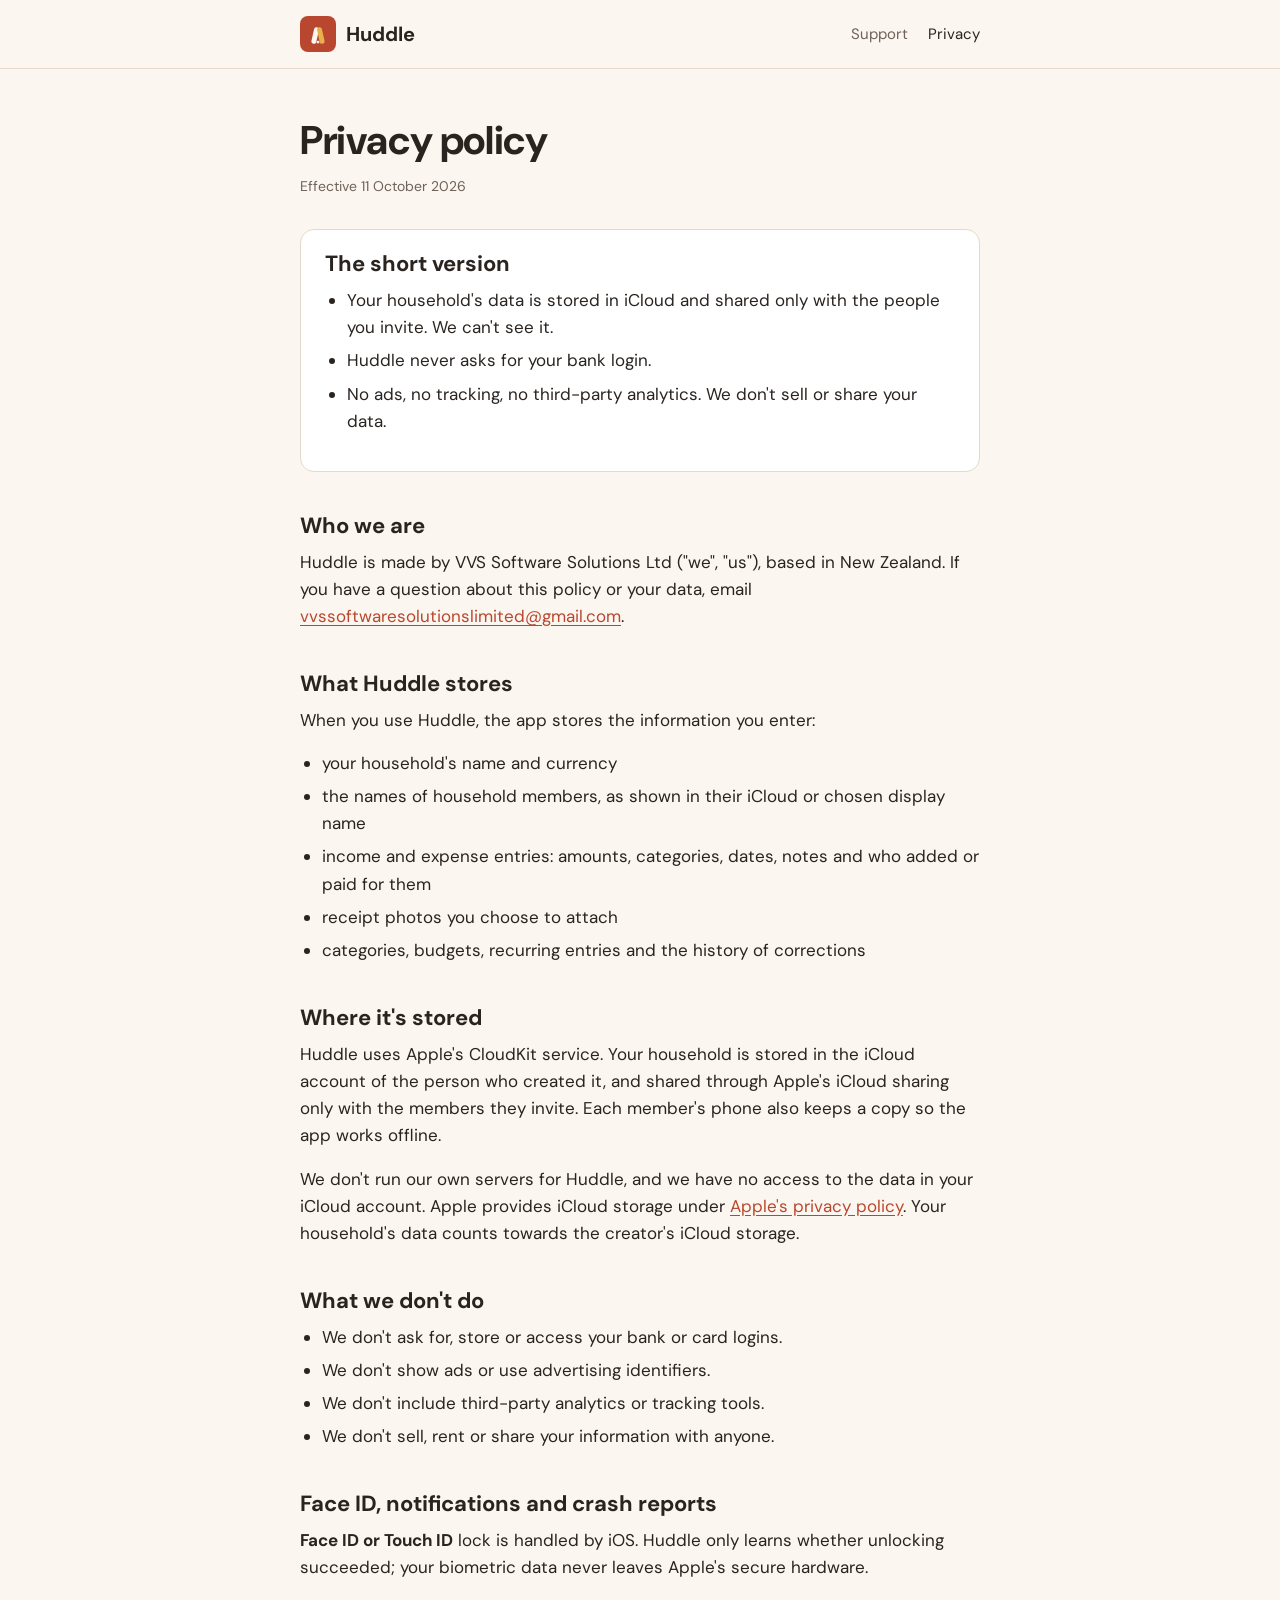
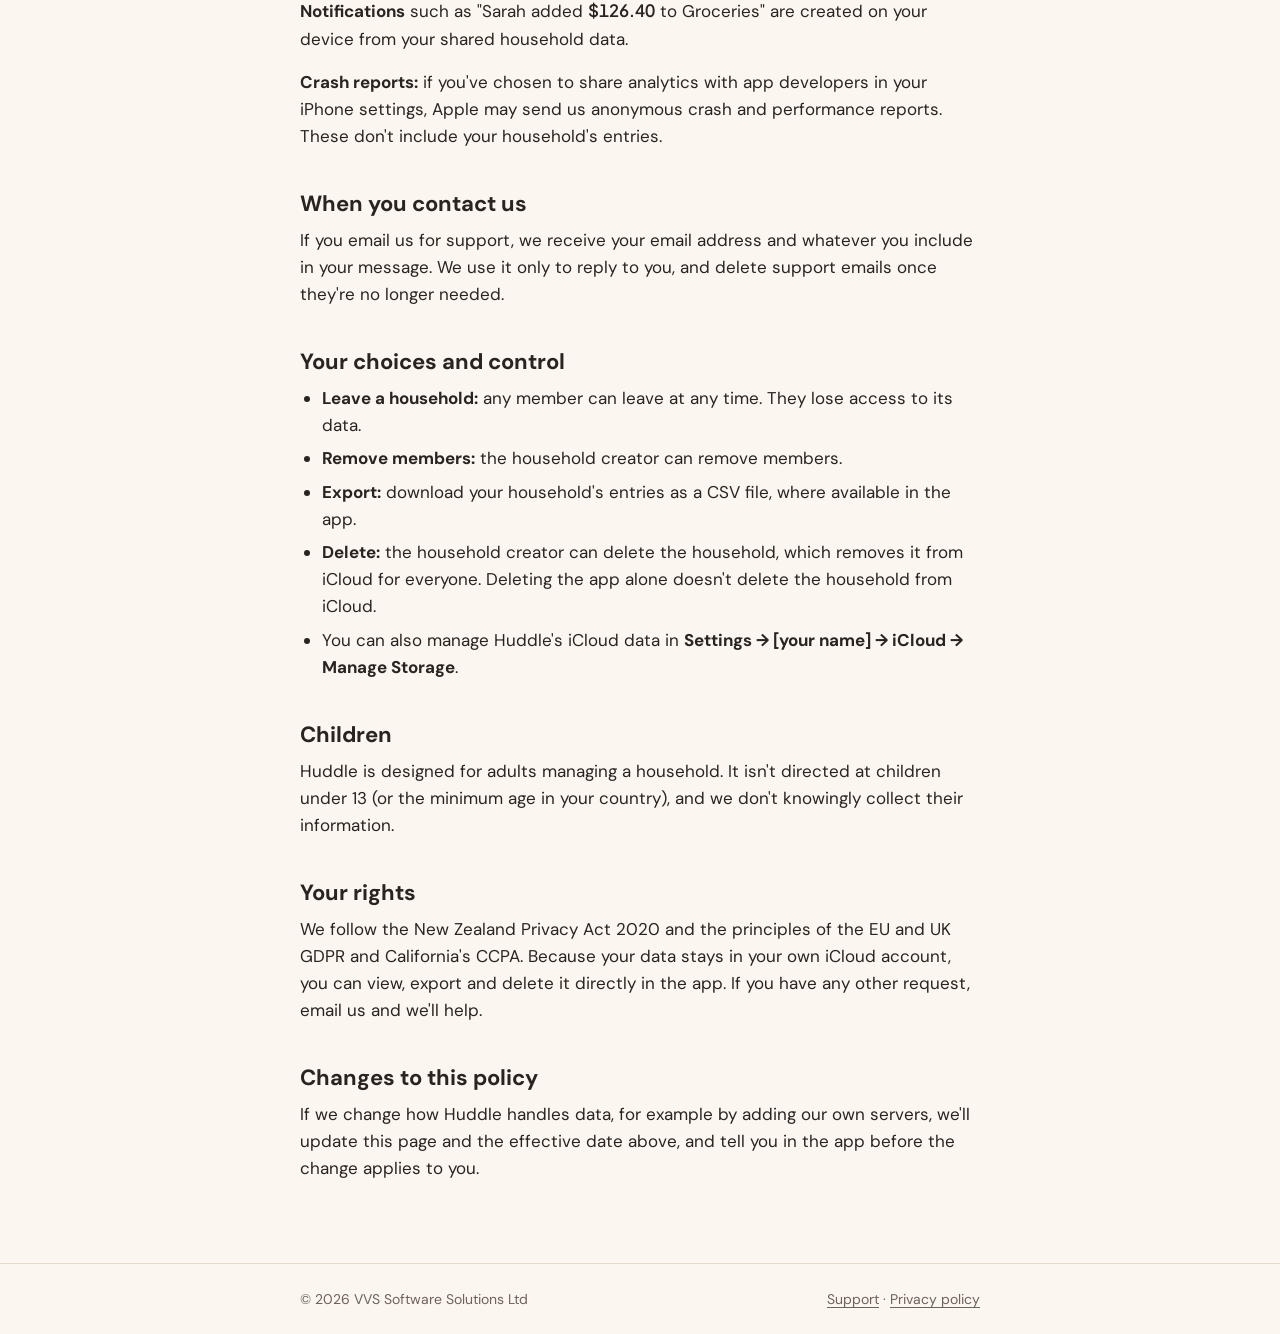
==== privacy.html @ 57ca1936 "Add Huddle website: landing, support and privacy pages Co-Authored-By: Claude Opus 5.5 <noreply@anth" ====
<!doctype html>
<html lang="en">
<head>
<meta charset="utf-8">
<meta name="viewport" content="width=device-width, initial-scale=1">
<title>Privacy Policy — Huddle</title>
<meta name="description" content="How Huddle handles your household's data: stored in iCloud, shared only with people you invite, no bank logins, no tracking.">
<link rel="icon" href="icon.svg" type="image/svg+xml">
<link rel="preconnect" href="https://fonts.googleapis.com">
<link rel="preconnect" href="https://fonts.gstatic.com" crossorigin>
<link rel="stylesheet" href="https://fonts.googleapis.com/css2?family=DM+Sans:opsz,wght@9..40,400;9..40,600;9..40,700&family=Plus+Jakarta+Sans:wght@600;700&display=swap">
<link rel="stylesheet" href="style.css">
</head>
<body>
<header class="site-header">
  <div class="wrap">
    <a class="brand" href="index.html"><svg viewBox="0 0 1024 1024" aria-hidden="true"><rect width="1024" height="1024" rx="228" fill="#B9472F"/><rect x="310" y="310" width="140" height="480" rx="70" fill="#FBF6EF" transform="rotate(12.4 380 790)"/><rect x="574" y="310" width="140" height="480" rx="70" fill="#E8B04B" transform="rotate(-12.4 644 790)"/><circle cx="512" cy="742" r="40" fill="#FBF6EF"/></svg>Huddle</a>
    <nav class="site-nav" aria-label="Main">
      <a href="support.html">Support</a>
      <a href="privacy.html" aria-current="page">Privacy</a>
    </nav>
  </div>
</header>

<main>
  <div class="wrap">
    <h1>Privacy policy</h1>
    <p class="meta">Effective 11 October 2026</p>

    <div class="card">
      <h2>The short version</h2>
      <ul>
        <li>Your household's data is stored in iCloud and shared only with the people you invite. We can't see it.</li>
        <li>Huddle never asks for your bank login.</li>
        <li>No ads, no tracking, no third-party analytics. We don't sell or share your data.</li>
      </ul>
    </div>

    <h2>Who we are</h2>
    <p>Huddle is made by VVS Software Solutions Ltd ("we", "us"), based in New Zealand. If you have a question about this policy or your data, email <a href="mailto:vvssoftwaresolutionslimited@gmail.com">vvssoftwaresolutionslimited@gmail.com</a>.</p>

    <h2>What Huddle stores</h2>
    <p>When you use Huddle, the app stores the information you enter:</p>
    <ul>
      <li>your household's name and currency</li>
      <li>the names of household members, as shown in their iCloud or chosen display name</li>
      <li>income and expense entries: amounts, categories, dates, notes and who added or paid for them</li>
      <li>receipt photos you choose to attach</li>
      <li>categories, budgets, recurring entries and the history of corrections</li>
    </ul>

    <h2>Where it's stored</h2>
    <p>Huddle uses Apple's CloudKit service. Your household is stored in the iCloud account of the person who created it, and shared through Apple's iCloud sharing only with the members they invite. Each member's phone also keeps a copy so the app works offline.</p>
    <p>We don't run our own servers for Huddle, and we have no access to the data in your iCloud account. Apple provides iCloud storage under <a href="https://www.apple.com/legal/privacy/">Apple's privacy policy</a>. Your household's data counts towards the creator's iCloud storage.</p>

    <h2>What we don't do</h2>
    <ul>
      <li>We don't ask for, store or access your bank or card logins.</li>
      <li>We don't show ads or use advertising identifiers.</li>
      <li>We don't include third-party analytics or tracking tools.</li>
      <li>We don't sell, rent or share your information with anyone.</li>
    </ul>

    <h2>Face ID, notifications and crash reports</h2>
    <p><strong>Face ID or Touch ID</strong> lock is handled by iOS. Huddle only learns whether unlocking succeeded; your biometric data never leaves Apple's secure hardware.</p>
    <p><strong>Notifications</strong> such as "Sarah added <span class="num">$126.40</span> to Groceries" are created on your device from your shared household data.</p>
    <p><strong>Crash reports:</strong> if you've chosen to share analytics with app developers in your iPhone settings, Apple may send us anonymous crash and performance reports. These don't include your household's entries.</p>

    <h2>When you contact us</h2>
    <p>If you email us for support, we receive your email address and whatever you include in your message. We use it only to reply to you, and delete support emails once they're no longer needed.</p>

    <h2>Your choices and control</h2>
    <ul>
      <li><strong>Leave a household:</strong> any member can leave at any time. They lose access to its data.</li>
      <li><strong>Remove members:</strong> the household creator can remove members.</li>
      <li><strong>Export:</strong> download your household's entries as a CSV file, where available in the app.</li>
      <li><strong>Delete:</strong> the household creator can delete the household, which removes it from iCloud for everyone. Deleting the app alone doesn't delete the household from iCloud.</li>
      <li>You can also manage Huddle's iCloud data in <strong>Settings → [your name] → iCloud → Manage Storage</strong>.</li>
    </ul>

    <h2>Children</h2>
    <p>Huddle is designed for adults managing a household. It isn't directed at children under 13 (or the minimum age in your country), and we don't knowingly collect their information.</p>

    <h2>Your rights</h2>
    <p>We follow the New Zealand Privacy Act 2020 and the principles of the EU and UK GDPR and California's CCPA. Because your data stays in your own iCloud account, you can view, export and delete it directly in the app. If you have any other request, email us and we'll help.</p>

    <h2>Changes to this policy</h2>
    <p>If we change how Huddle handles data, for example by adding our own servers, we'll update this page and the effective date above, and tell you in the app before the change applies to you.</p>
  </div>
</main>

<footer class="site-footer">
  <div class="wrap">
    <span>© 2026 VVS Software Solutions Ltd</span>
    <span><a href="support.html">Support</a> · <a href="privacy.html">Privacy policy</a></span>
  </div>
</footer>
</body>
</html>
---- style.css ----
/* Huddle site — design system v1.1: paper and ink, DM Sans for words, Plus Jakarta Sans for money. */
:root {
  --surface: #FBF6EF;
  --raised: #FFFFFF;
  --sunken: #F2EADF;
  --hairline: #E4D9CB;
  --ink: #2A2420;
  --muted: #6E625A;
  --brand: #B9472F;
  --on-brand: #FFFFFF;
  --accent: #1F5C5B;
  --income: #1F6F5C;
  --text: "DM Sans", -apple-system, "SF Pro Text", system-ui, sans-serif;
  --numbers: "Plus Jakarta Sans", -apple-system, "SF Pro Display", system-ui, sans-serif;
  color-scheme: light;
}
@media (prefers-color-scheme: dark) {
  :root {
    --surface: #1B1714;
    --raised: #26201C;
    --sunken: #14110F;
    --hairline: #3A322C;
    --ink: #F4ECE3;
    --muted: #B7A99C;
    --brand: #E58467;
    --on-brand: #1B1714;
    --accent: #7FBFB2;
    --income: #6FC2A4;
    color-scheme: dark;
  }
}

* { box-sizing: border-box; }
html { -webkit-text-size-adjust: 100%; }
body {
  margin: 0;
  background: var(--surface);
  color: var(--ink);
  font-family: var(--text);
  font-size: 17px;
  line-height: 1.6;
}
a { color: var(--brand); text-underline-offset: 3px; }
a:hover { text-decoration-thickness: 2px; }
a:focus-visible, button:focus-visible { outline: 2px solid var(--accent); outline-offset: 2px; border-radius: 4px; }

.wrap { max-width: 720px; margin: 0 auto; padding-inline: 20px; }

/* Header */
.site-header { border-bottom: 1px solid var(--hairline); }
.site-header .wrap { display: flex; align-items: center; justify-content: space-between; gap: 16px; flex-wrap: wrap; padding-block: 16px; }
.brand { display: flex; align-items: center; gap: 10px; text-decoration: none; color: var(--ink); font-weight: 700; font-size: 20px; }
.brand svg { width: 36px; height: 36px; flex-shrink: 0; }
.site-nav { display: flex; gap: 20px; font-size: 15px; }
.site-nav a { color: var(--muted); text-decoration: none; }
.site-nav a:hover, .site-nav a[aria-current="page"] { color: var(--ink); }

/* Content */
main { padding-block: 48px 64px; }
h1 { font-size: 40px; line-height: 1.15; letter-spacing: -0.01em; margin: 0 0 12px; text-wrap: balance; }
h2 { font-size: 22px; line-height: 1.3; margin: 40px 0 8px; text-wrap: balance; }
h3 { font-size: 18px; line-height: 1.35; margin: 24px 0 4px; }
p, ul, ol { margin: 0 0 16px; }
ul, ol { padding-left: 1.3em; }
li { margin-bottom: 6px; }
.lede { font-size: 20px; color: var(--muted); max-width: 34em; }
.meta { font-size: 14px; color: var(--muted); margin-bottom: 32px; }
.num { font-family: var(--numbers); font-variant-numeric: tabular-nums; font-weight: 600; }

.card { background: var(--raised); border: 1px solid var(--hairline); border-radius: 14px; padding: 20px 24px; margin: 24px 0; }
.card h2, .card h3 { margin-top: 0; }
.card p:last-child { margin-bottom: 0; }

.email { display: inline-flex; align-items: center; gap: 12px; flex-wrap: wrap; }
.email code { font-family: var(--text); font-size: 18px; font-weight: 600; background: var(--sunken); border-radius: 8px; padding: 6px 12px; user-select: all; }

details { border-bottom: 1px solid var(--hairline); padding-block: 14px; }
details:first-of-type { border-top: 1px solid var(--hairline); }
summary { cursor: pointer; font-weight: 600; list-style: none; display: flex; justify-content: space-between; gap: 12px; }
summary::-webkit-details-marker { display: none; }
summary::after { content: "+"; color: var(--brand); font-weight: 700; }
details[open] summary::after { content: "−"; }
details p, details ol, details ul { margin-top: 10px; color: var(--ink); }

/* Landing */
.hero { display: grid; grid-template-columns: minmax(0, 1fr) auto; gap: 32px; align-items: center; }
.hero svg { width: 120px; height: 120px; }
.feed { background: var(--raised); border: 1px solid var(--hairline); border-radius: 24px; padding: 8px 20px; margin: 40px 0; }
.feed-row { display: flex; justify-content: space-between; align-items: center; gap: 12px; padding-block: 12px; border-bottom: 1px solid var(--hairline); }
.feed-row:last-child { border-bottom: 0; }
.feed-row small { display: block; color: var(--muted); font-size: 13px; }
.feed-row .num { font-size: 18px; }
.feed-row .in { color: var(--income); }
.points { display: grid; grid-template-columns: repeat(2, minmax(0, 1fr)); gap: 16px; padding: 0; list-style: none; }
.points li { background: var(--raised); border: 1px solid var(--hairline); border-radius: 14px; padding: 18px 20px; margin: 0; }
.points strong { display: block; margin-bottom: 4px; }
.points span { color: var(--muted); font-size: 15px; }
.badge { display: inline-block; background: var(--brand); color: var(--on-brand); font-weight: 600; font-size: 15px; border-radius: 999px; padding: 10px 20px; text-decoration: none; }

/* Footer */
.site-footer { border-top: 1px solid var(--hairline); font-size: 14px; color: var(--muted); }
.site-footer .wrap { display: flex; justify-content: space-between; gap: 12px; flex-wrap: wrap; padding-block: 24px; }
.site-footer a { color: var(--muted); }

@media (max-width: 560px) {
  h1 { font-size: 32px; }
  .lede { font-size: 18px; }
  .hero { grid-template-columns: minmax(0, 1fr); }
  .hero svg { width: 88px; height: 88px; order: -1; }
  .points { grid-template-columns: minmax(0, 1fr); }
}
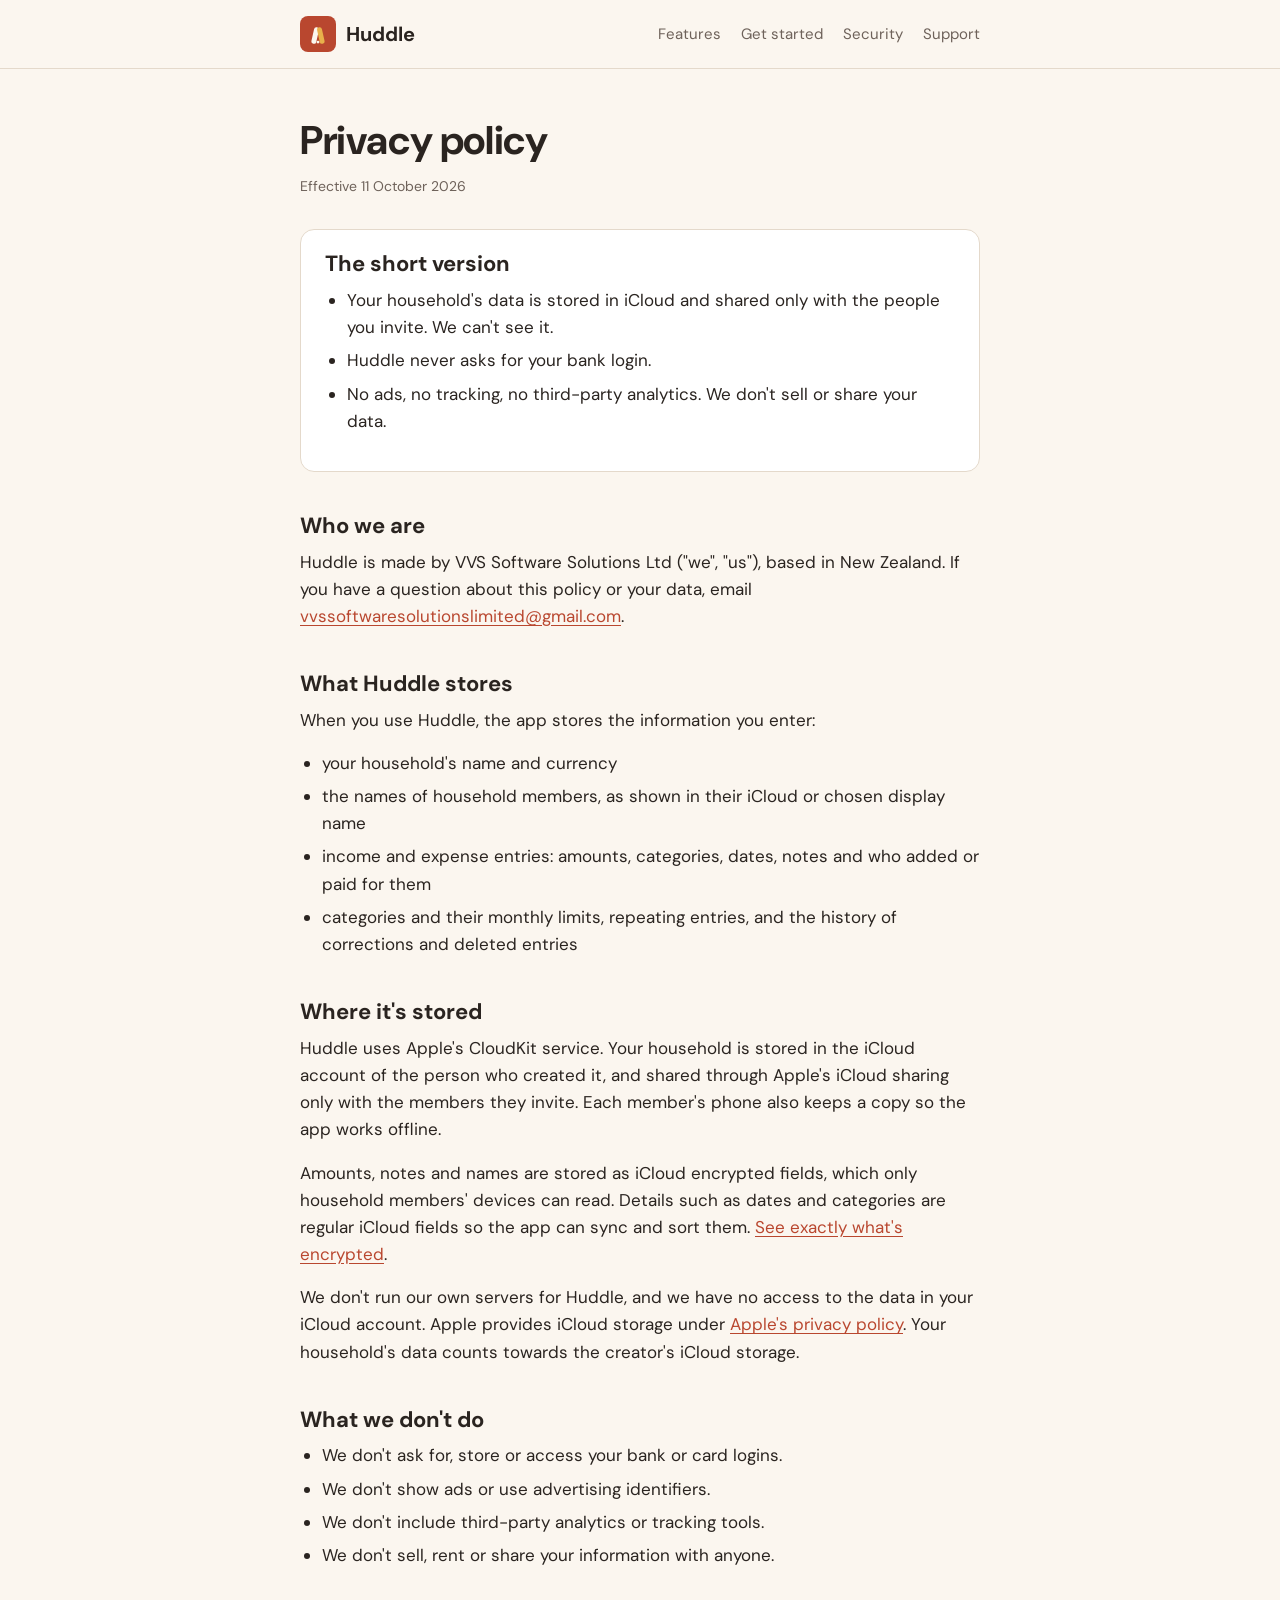
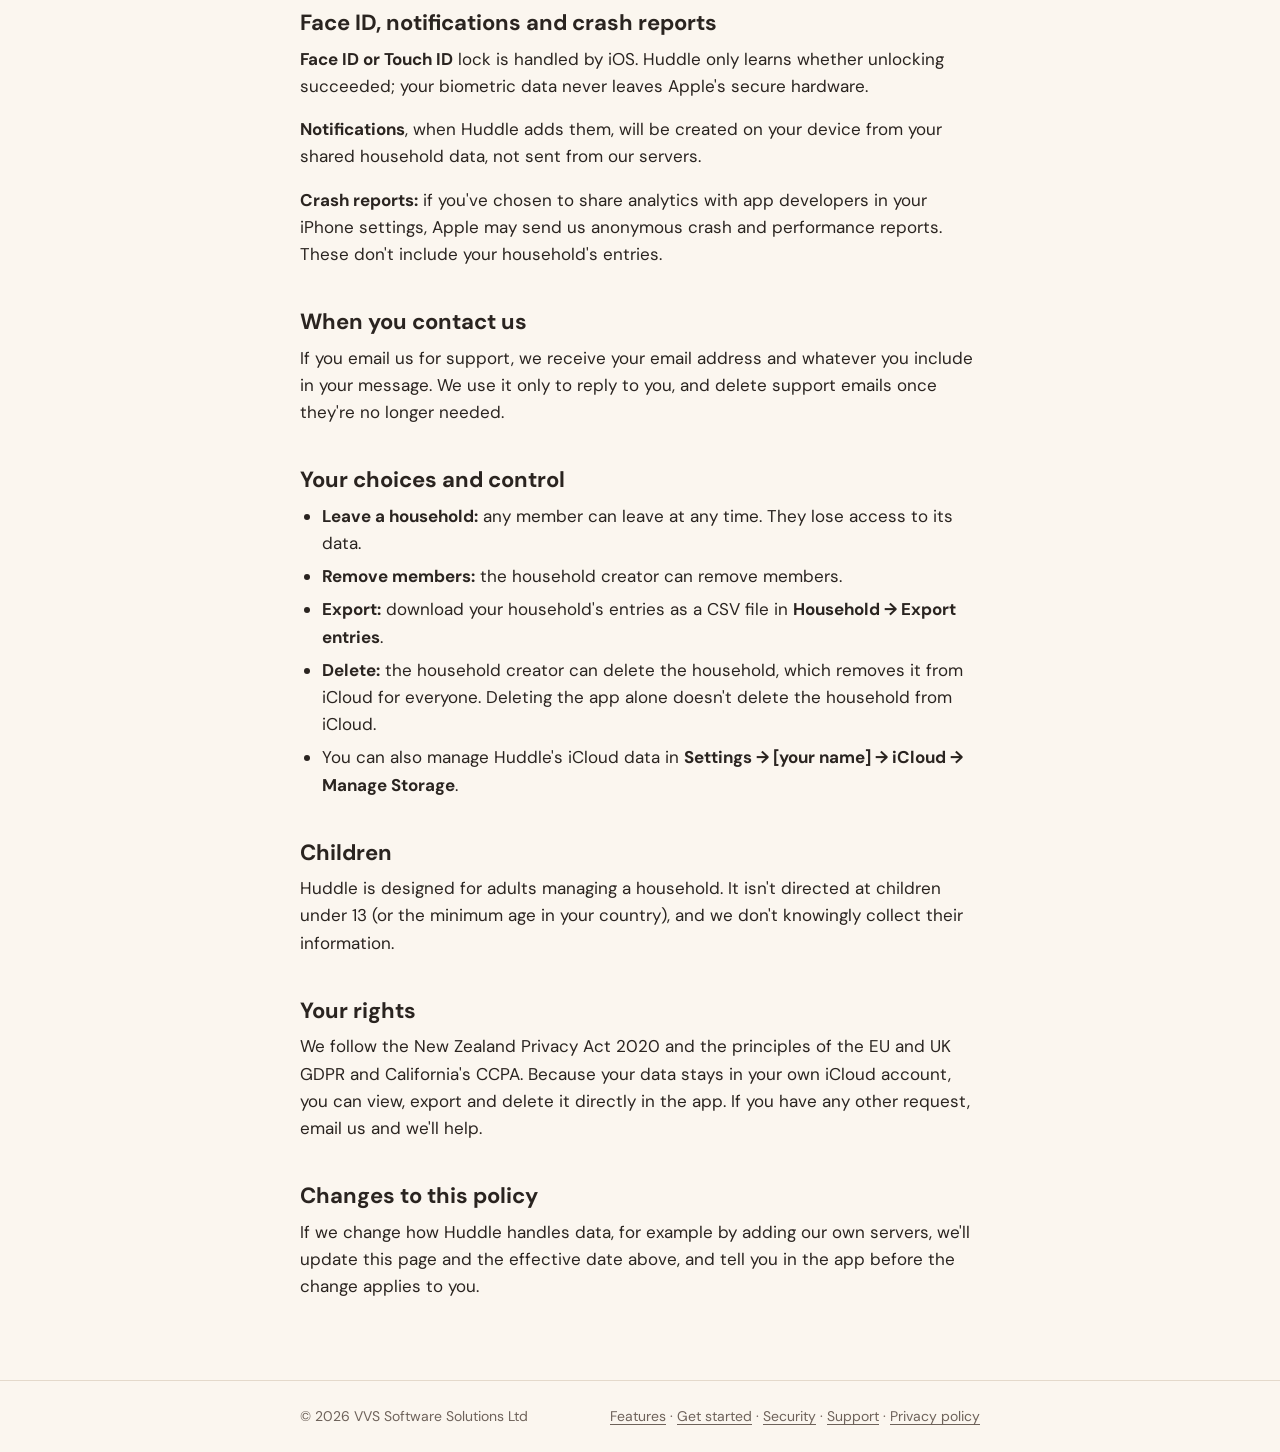
==== commit d5241d92: "Match the support and privacy pages to the current build Support used names the app doesn't have ("C" ====
--- a/privacy.html
+++ b/privacy.html
@@ -16,8 +16,10 @@
   <div class="wrap">
     <a class="brand" href="index.html"><svg viewBox="0 0 1024 1024" aria-hidden="true"><rect width="1024" height="1024" rx="228" fill="#B9472F"/><rect x="310" y="310" width="140" height="480" rx="70" fill="#FBF6EF" transform="rotate(12.4 380 790)"/><rect x="574" y="310" width="140" height="480" rx="70" fill="#E8B04B" transform="rotate(-12.4 644 790)"/><circle cx="512" cy="742" r="40" fill="#FBF6EF"/></svg>Huddle</a>
     <nav class="site-nav" aria-label="Main">
+      <a href="features.html">Features</a>
+      <a href="guide.html">Get started</a>
+      <a href="security.html">Security</a>
       <a href="support.html">Support</a>
-      <a href="privacy.html" aria-current="page">Privacy</a>
     </nav>
   </div>
 </header>
@@ -45,12 +47,12 @@
       <li>your household's name and currency</li>
       <li>the names of household members, as shown in their iCloud or chosen display name</li>
       <li>income and expense entries: amounts, categories, dates, notes and who added or paid for them</li>
-      <li>receipt photos you choose to attach</li>
-      <li>categories, budgets, recurring entries and the history of corrections</li>
+      <li>categories and their monthly limits, repeating entries, and the history of corrections and deleted entries</li>
     </ul>
 
     <h2>Where it's stored</h2>
     <p>Huddle uses Apple's CloudKit service. Your household is stored in the iCloud account of the person who created it, and shared through Apple's iCloud sharing only with the members they invite. Each member's phone also keeps a copy so the app works offline.</p>
+    <p>Amounts, notes and names are stored as iCloud encrypted fields, which only household members' devices can read. Details such as dates and categories are regular iCloud fields so the app can sync and sort them. <a href="security.html">See exactly what's encrypted</a>.</p>
     <p>We don't run our own servers for Huddle, and we have no access to the data in your iCloud account. Apple provides iCloud storage under <a href="https://www.apple.com/legal/privacy/">Apple's privacy policy</a>. Your household's data counts towards the creator's iCloud storage.</p>
 
     <h2>What we don't do</h2>
@@ -63,7 +65,7 @@
 
     <h2>Face ID, notifications and crash reports</h2>
     <p><strong>Face ID or Touch ID</strong> lock is handled by iOS. Huddle only learns whether unlocking succeeded; your biometric data never leaves Apple's secure hardware.</p>
-    <p><strong>Notifications</strong> such as "Sarah added <span class="num">$126.40</span> to Groceries" are created on your device from your shared household data.</p>
+    <p><strong>Notifications</strong>, when Huddle adds them, will be created on your device from your shared household data, not sent from our servers.</p>
     <p><strong>Crash reports:</strong> if you've chosen to share analytics with app developers in your iPhone settings, Apple may send us anonymous crash and performance reports. These don't include your household's entries.</p>
 
     <h2>When you contact us</h2>
@@ -73,7 +75,7 @@
     <ul>
       <li><strong>Leave a household:</strong> any member can leave at any time. They lose access to its data.</li>
       <li><strong>Remove members:</strong> the household creator can remove members.</li>
-      <li><strong>Export:</strong> download your household's entries as a CSV file, where available in the app.</li>
+      <li><strong>Export:</strong> download your household's entries as a CSV file in <strong>Household → Export entries</strong>.</li>
       <li><strong>Delete:</strong> the household creator can delete the household, which removes it from iCloud for everyone. Deleting the app alone doesn't delete the household from iCloud.</li>
       <li>You can also manage Huddle's iCloud data in <strong>Settings → [your name] → iCloud → Manage Storage</strong>.</li>
     </ul>
@@ -92,7 +94,7 @@
 <footer class="site-footer">
   <div class="wrap">
     <span>© 2026 VVS Software Solutions Ltd</span>
-    <span><a href="support.html">Support</a> · <a href="privacy.html">Privacy policy</a></span>
+    <span><a href="features.html">Features</a> · <a href="guide.html">Get started</a> · <a href="security.html">Security</a> · <a href="support.html">Support</a> · <a href="privacy.html">Privacy policy</a></span>
   </div>
 </footer>
 </body>
